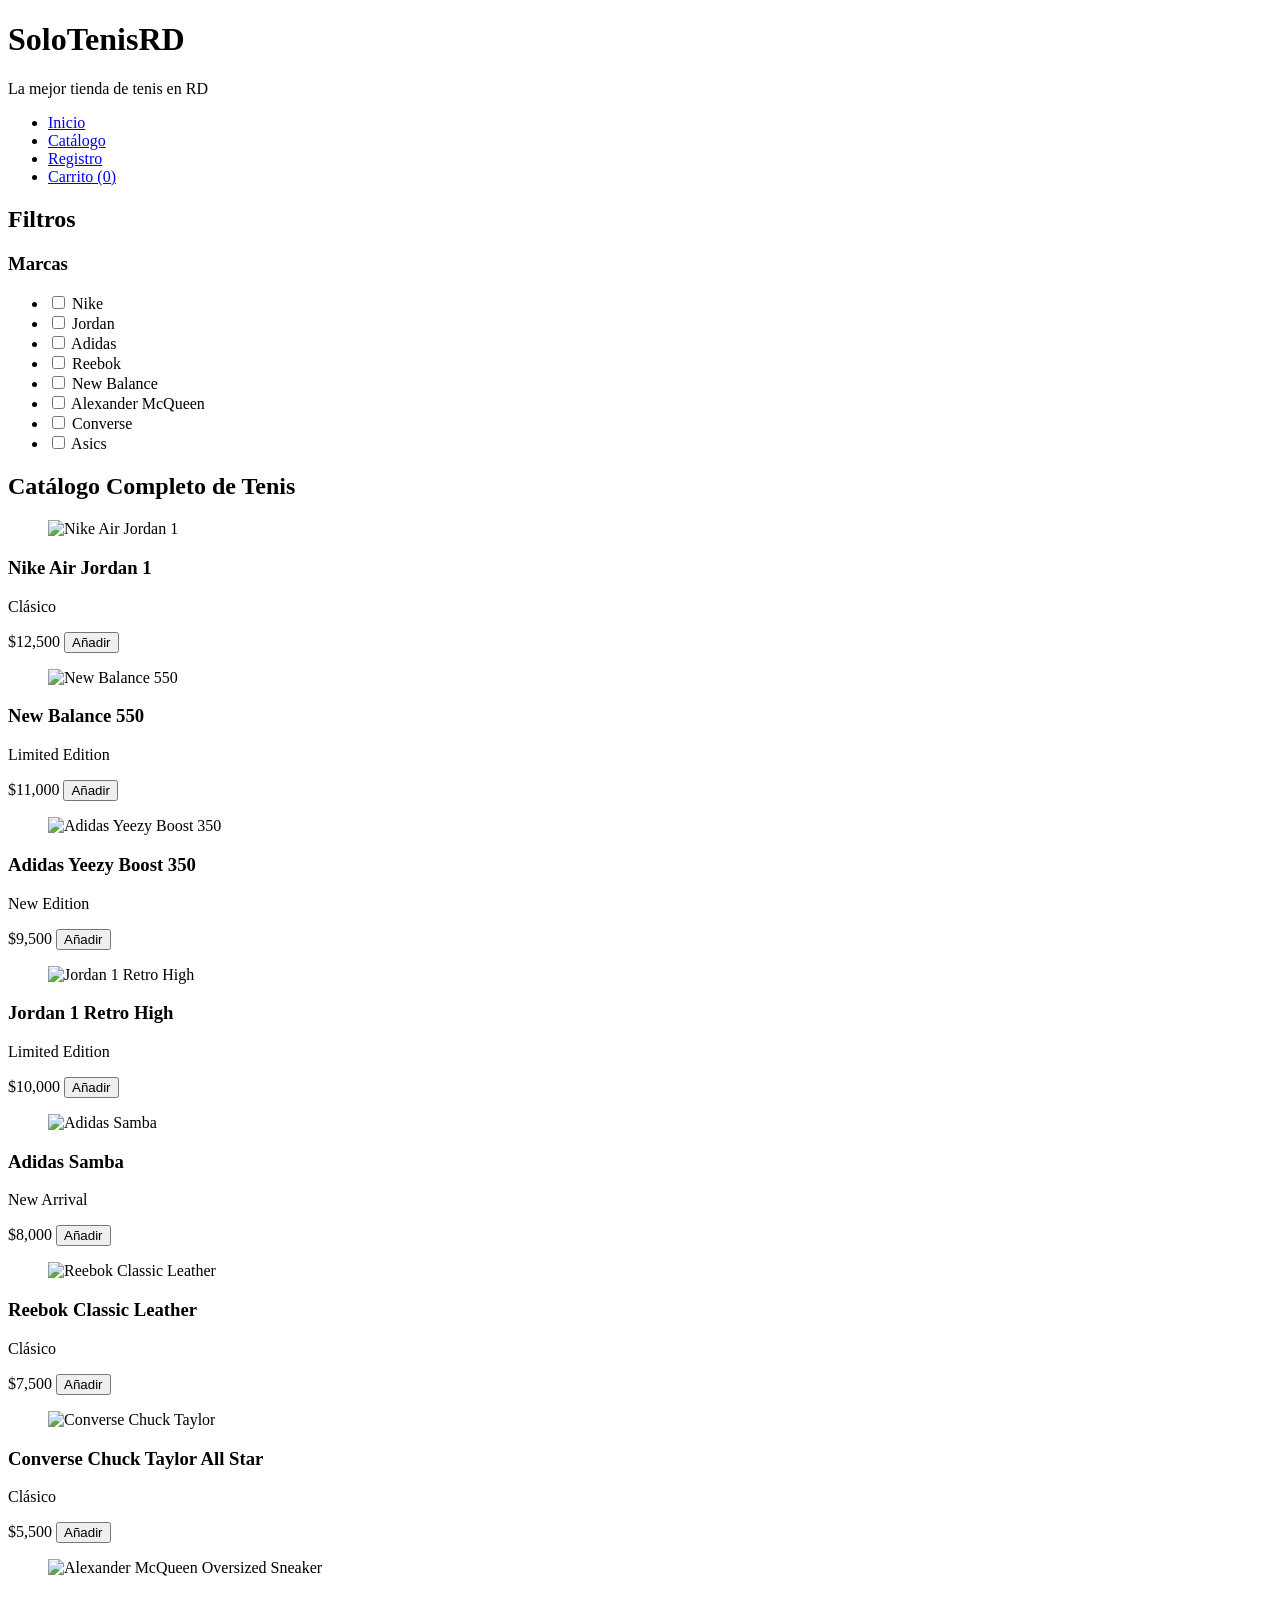
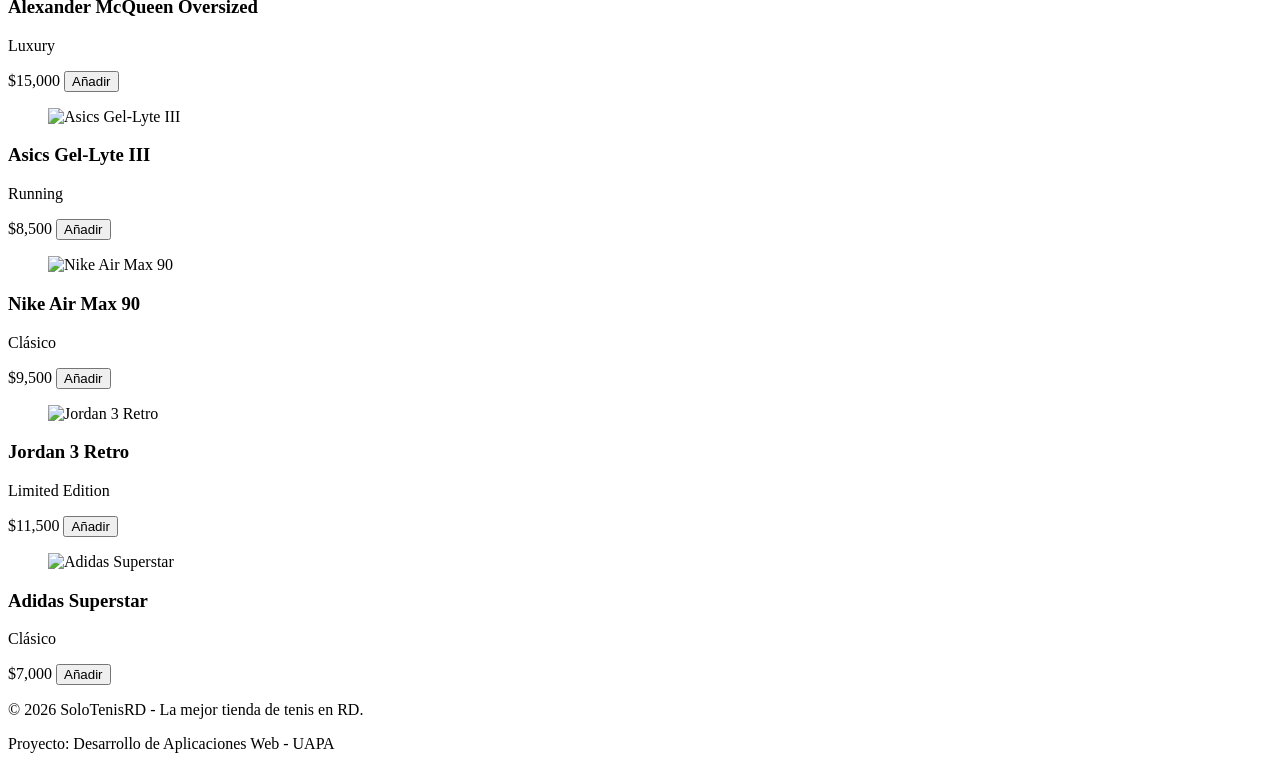
==== catalogo.html @ b6cd5e11 "Add files via upload" ====
<!DOCTYPE html>
<html lang="es">
<head>
    <meta charset="UTF-8">
    <meta name="viewport" content="width=device-width, initial-scale=1.0">
    <title>Catálogo | SoloTenisRD | Sneaker Store</title>
    <link rel="stylesheet" href="css/style.css">
</head>
<body>

    <header class="main-header">
        <h1 class="main-title">SoloTenis<span>RD</span></h1>
        <p class="main-slogan">La mejor tienda de tenis en RD</p>
        <nav class="main-nav">
            <ul>
                <li><a href="index.html">Inicio</a></li>
                <li><a href="catalogo.html" class="active">Catálogo</a></li>
                <li><a href="registro.html">Registro</a></li>
                <li><a href="#" class="cart-btn">Carrito (0)</a></li>
            </ul>
        </nav>
    </header>

    <main class="store-container">
        
        <aside class="filters-sidebar">
            <h2>Filtros</h2>
            <section class="filter-group">
                <h3>Marcas</h3>
                <ul>
                    <li><label><input type="checkbox"> Nike</label></li>
                    <li><label><input type="checkbox"> Jordan</label></li>
                    <li><label><input type="checkbox"> Adidas</label></li>
                    <li><label><input type="checkbox"> Reebok</label></li>
                    <li><label><input type="checkbox"> New Balance</label></li>
                    <li><label><input type="checkbox"> Alexander McQueen</label></li>
                    <li><label><input type="checkbox"> Converse</label></li>
                    <li><label><input type="checkbox"> Asics</label></li>
                </ul>
            </section>
        </aside>

        <section class="products-section">
            <h2>Catálogo Completo de Tenis</h2>
            
            <section class="products-grid">
                
                <!-- Nike -->
                <article class="product-card" data-brand="nike">
                    <figure>
                        <img src="https://images.unsplash.com/photo-1542291026-7eec264c27ff?w=500&auto=format&fit=crop&q=60" alt="Nike Air Jordan 1" class="product-img">
                    </figure>
                    <section class="product-info">
                        <h3>Nike Air Jordan 1</h3>
                        <p class="category">Clásico</p>
                        <p class="price-action">
                            <span class="price">$12,500</span>
                            <button type="button" class="add-btn">Añadir</button>
                        </p>
                    </section>
                </article>

                <!-- New Balance -->
                <article class="product-card" data-brand="new balance">
                    <figure>
                        <img src="https://images.unsplash.com/photo-1689830570678-956587526e75?w=500&auto=format&fit=crop&q=60" alt="New Balance 550" class="product-img">
                    </figure>
                    <section class="product-info">
                        <h3>New Balance 550</h3>
                        <p class="category">Limited Edition</p>
                        <p class="price-action">
                            <span class="price">$11,000</span>
                            <button type="button" class="add-btn">Añadir</button>
                        </p>
                    </section>
                </article>

                <!-- Adidas -->
                <article class="product-card" data-brand="adidas">
                    <figure>
                        <img src="https://images.unsplash.com/photo-1593005210597-5dcf41ed203d?w=500&auto=format&fit=crop&q=60" alt="Adidas Yeezy Boost 350" class="product-img">
                    </figure>
                    <section class="product-info">
                        <h3>Adidas Yeezy Boost 350</h3>
                        <p class="category">New Edition</p>
                        <p class="price-action">
                            <span class="price">$9,500</span>
                            <button type="button" class="add-btn">Añadir</button>
                        </p>
                    </section>
                </article>

                <!-- Jordan -->
                <article class="product-card" data-brand="jordan">
                    <figure>
                        <img src="https://images.unsplash.com/photo-1695697104675-429f5fcdede6?w=500&auto=format&fit=crop&q=60" alt="Jordan 1 Retro High" class="product-img">
                    </figure>
                    <section class="product-info">
                        <h3>Jordan 1 Retro High</h3>
                        <p class="category">Limited Edition</p>
                        <p class="price-action">
                            <span class="price">$10,000</span>
                            <button type="button" class="add-btn">Añadir</button>
                        </p>
                    </section>
                </article>

                <!-- Adidas Samba -->
                <article class="product-card" data-brand="adidas">
                    <figure>
                        <img src="https://images.unsplash.com/photo-1710504989595-604f59d1b140?w=500&auto=format&fit=crop&q=60" alt="Adidas Samba" class="product-img">
                    </figure>
                    <section class="product-info">
                        <h3>Adidas Samba</h3>
                        <p class="category">New Arrival</p>
                        <p class="price-action">
                            <span class="price">$8,000</span>
                            <button type="button" class="add-btn">Añadir</button>
                        </p>
                    </section>
                </article>

                <!-- Reebok -->
                <article class="product-card" data-brand="reebok">
                    <figure>
                        <img src="https://images.unsplash.com/photo-1542291026-7eec264c27ff?w=500&auto=format&fit=crop&q=60" alt="Reebok Classic Leather" class="product-img">
                    </figure>
                    <section class="product-info">
                        <h3>Reebok Classic Leather</h3>
                        <p class="category">Clásico</p>
                        <p class="price-action">
                            <span class="price">$7,500</span>
                            <button type="button" class="add-btn">Añadir</button>
                        </p>
                    </section>
                </article>

                <!-- Converse -->
                <article class="product-card" data-brand="converse">
                    <figure>
                        <img src="https://images.unsplash.com/photo-1503894671139-20d88e34e3e1?w=500&auto=format&fit=crop&q=60" alt="Converse Chuck Taylor" class="product-img">
                    </figure>
                    <section class="product-info">
                        <h3>Converse Chuck Taylor All Star</h3>
                        <p class="category">Clásico</p>
                        <p class="price-action">
                            <span class="price">$5,500</span>
                            <button type="button" class="add-btn">Añadir</button>
                        </p>
                    </section>
                </article>

                <!-- Alexander McQueen -->
                <article class="product-card" data-brand="alexander mcqueen">
                    <figure>
                        <img src="https://images.unsplash.com/photo-1549298916-b52a38c78288?w=500&auto=format&fit=crop&q=60" alt="Alexander McQueen Oversized Sneaker" class="product-img">
                    </figure>
                    <section class="product-info">
                        <h3>Alexander McQueen Oversized</h3>
                        <p class="category">Luxury</p>
                        <p class="price-action">
                            <span class="price">$15,000</span>
                            <button type="button" class="add-btn">Añadir</button>
                        </p>
                    </section>
                </article>

                <!-- Asics -->
                <article class="product-card" data-brand="asics">
                    <figure>
                        <img src="https://images.unsplash.com/photo-1542291026-7eec264c27ff?w=500&auto=format&fit=crop&q=60" alt="Asics Gel-Lyte III" class="product-img">
                    </figure>
                    <section class="product-info">
                        <h3>Asics Gel-Lyte III</h3>
                        <p class="category">Running</p>
                        <p class="price-action">
                            <span class="price">$8,500</span>
                            <button type="button" class="add-btn">Añadir</button>
                        </p>
                    </section>
                </article>

                <!-- Nike Air Max -->
                <article class="product-card" data-brand="nike">
                    <figure>
                        <img src="https://images.unsplash.com/photo-1542291026-7eec264c27ff?w=500&auto=format&fit=crop&q=60" alt="Nike Air Max 90" class="product-img">
                    </figure>
                    <section class="product-info">
                        <h3>Nike Air Max 90</h3>
                        <p class="category">Clásico</p>
                        <p class="price-action">
                            <span class="price">$9,500</span>
                            <button type="button" class="add-btn">Añadir</button>
                        </p>
                    </section>
                </article>

                <!-- Jordan 3 Retro -->
                <article class="product-card" data-brand="jordan">
                    <figure>
                        <img src="https://images.unsplash.com/photo-1542291026-7eec264c27ff?w=500&auto=format&fit=crop&q=60" alt="Jordan 3 Retro" class="product-img">
                    </figure>
                    <section class="product-info">
                        <h3>Jordan 3 Retro</h3>
                        <p class="category">Limited Edition</p>
                        <p class="price-action">
                            <span class="price">$11,500</span>
                            <button type="button" class="add-btn">Añadir</button>
                        </p>
                    </section>
                </article>

                <!-- Adidas Superstar -->
                <article class="product-card" data-brand="adidas">
                    <figure>
                        <img src="https://images.unsplash.com/photo-1542291026-7eec264c27ff?w=500&auto=format&fit=crop&q=60" alt="Adidas Superstar" class="product-img">
                    </figure>
                    <section class="product-info">
                        <h3>Adidas Superstar</h3>
                        <p class="category">Clásico</p>
                        <p class="price-action">
                            <span class="price">$7,000</span>
                            <button type="button" class="add-btn">Añadir</button>
                        </p>
                    </section>
                </article>

            </section>
        </section>

    </main>

    <footer class="main-footer">
        <p>&copy; 2026 SoloTenisRD - La mejor tienda de tenis en RD.</p>
        <p>Proyecto: Desarrollo de Aplicaciones Web - UAPA</p>
    </footer>

    <script src="js/script.js"></script>
</body>
</html>
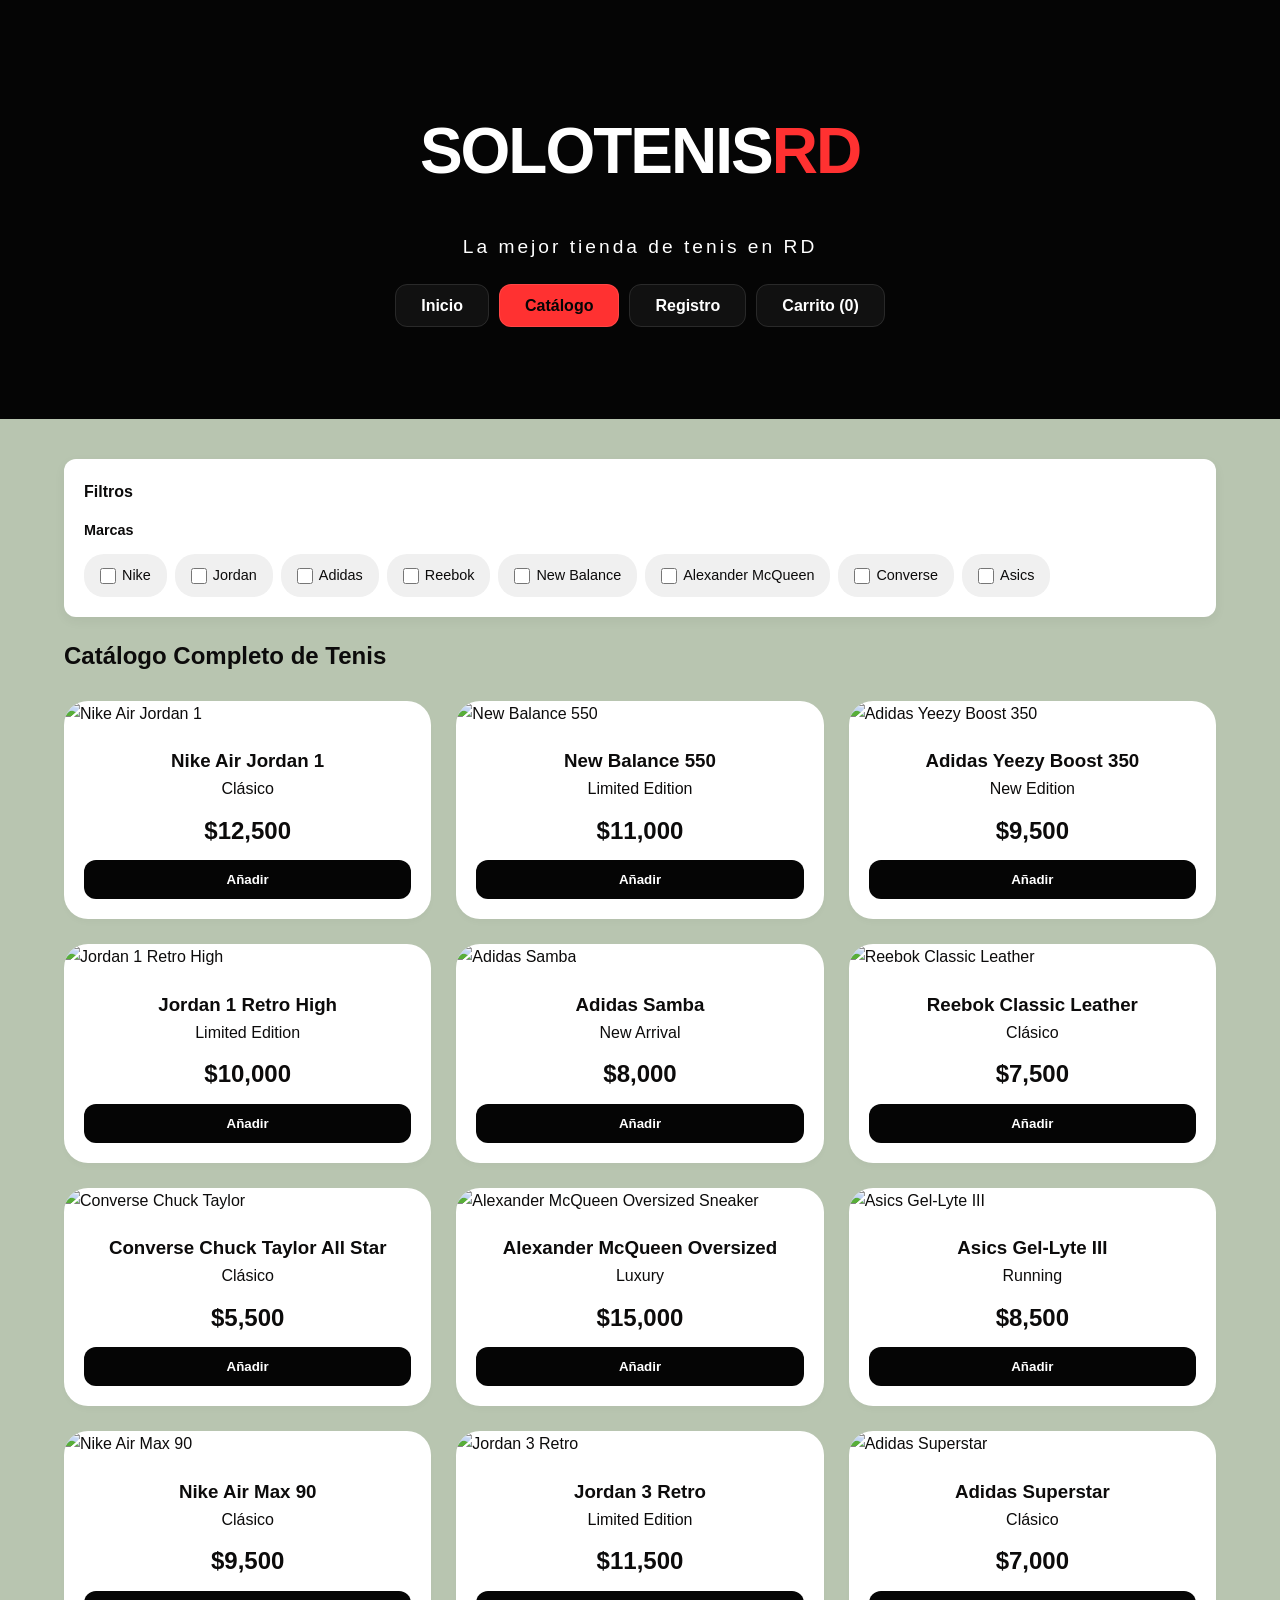
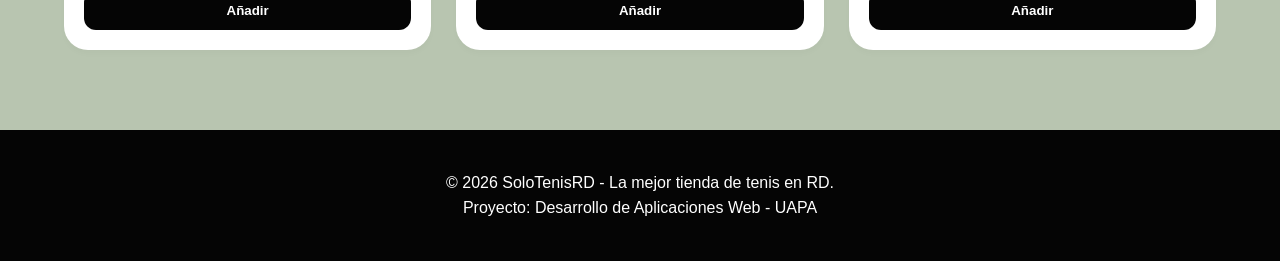
==== commit 1c2992eb: "Update stylesheet and script links in catalogo.html" ====
--- a/catalogo.html
+++ b/catalogo.html
@@ -4,7 +4,7 @@
     <meta charset="UTF-8">
     <meta name="viewport" content="width=device-width, initial-scale=1.0">
     <title>Catálogo | SoloTenisRD | Sneaker Store</title>
-    <link rel="stylesheet" href="css/style.css">
+    <link rel="stylesheet" href="style.css">
 </head>
 <body>
 
@@ -235,6 +235,6 @@
         <p>Proyecto: Desarrollo de Aplicaciones Web - UAPA</p>
     </footer>
 
-    <script src="js/script.js"></script>
+    <script src="script.js"></script>
 </body>
 </html>
--- a/style.css
+++ b/style.css
@@ -0,0 +1,377 @@
+:root {
+    --primario: #050505;    
+    --acento: #ff3131;      
+    --blanco: #ffffff;
+    --fondo: #b8c5b0;
+    --texto: #0c0b0b;
+}
+
+ * { box-sizing: border-box; margin: 0; padding: 0; }
+
+body {
+    font-family: 'fantasy', sans-serif ;
+    background-color: var(--fondo);
+    color: var(--texto);
+    line-height: 1.6;
+}
+
+
+.main-header {
+    background-color: var(--primario);
+    width: 100%;
+    padding: 60px 20px;
+    display: flex;
+    flex-direction: column;
+    align-items: center;
+    gap: 30px;
+    text-align: center;
+    padding: 100px 20px;
+   
+}
+.main-slogan {
+    font-family: 'Poppins', sans-serif ;
+    font-size: 1.2rem;
+    color: var(--blanco);
+    font-style: Poppins;
+    letter-spacing: 3px;
+    text-align: center;
+   
+}
+
+.main-header h1 {
+    font-size: 4rem; 
+    font-weight: 900;
+    color: var(--blanco);
+    text-transform: uppercase;
+    letter-spacing: -2px;
+}
+
+.main-header h1 span { color: var(--acento); }
+
+/* (Menú) */
+.main-nav ul {
+    display: flex;
+    gap: 10px;
+    flex-wrap: wrap;
+    justify-content: center;
+    list-style: none;
+}
+
+.main-nav a {
+    text-decoration: none;
+    color: var(--blanco);
+    padding: 12px 25px;
+    border-radius: 12px;
+    background: rgba(255, 255, 255, 0.05);
+    backdrop-filter: blur(8px);
+    border: 1px solid rgba(255, 255, 255, 0.1);
+    font-weight: 600;
+    transition: all 0.3s ease;
+}
+
+.main-nav a:hover, .main-nav a.active {
+    background: var(--acento);
+    color: var(--primario);
+    transform: translateY(-3px);
+}
+
+/* LAYOUT PRINCIPAL */
+.store-container {
+    display: grid;
+    grid-template-columns: 1fr;
+    gap: 20px;
+    padding: 40px 5%;
+    width: 100%;
+    max-width: 1400px;
+    margin: auto;
+}
+
+.filters-sidebar {
+    background: var(--blanco);
+    padding: 20px;
+    border-radius: 12px;
+    box-shadow: 0 4px 12px rgba(0,0,0,0.05);
+}
+
+.filters-sidebar h2 {
+    font-size: 1rem;
+    margin-bottom: 15px;
+    color: var(--texto);
+}
+
+.filter-group h3 {
+    font-size: 0.9rem;
+    color: var(--texto);
+    margin-bottom: 12px;
+}
+
+.filter-group ul {
+    display: flex;
+    flex-wrap: wrap;
+    gap: 8px;
+    list-style: none;
+}
+
+.filter-group li {
+    margin: 0;
+}
+
+.filter-group label {
+    display: inline-flex;
+    align-items: center;
+    gap: 6px;
+    padding: 8px 14px;
+    background: #f0f0f0;
+    border-radius: 20px;
+    cursor: pointer;
+    font-size: 0.9rem;
+    transition: all 0.3s ease;
+    border: 2px solid transparent;
+}
+
+.filter-group label:hover {
+    background: #e0e0e0;
+}
+
+.filter-group input[type="checkbox"] {
+    width: 16px;
+    height: 16px;
+    cursor: pointer;
+    accent-color: var(--acento);
+}
+
+.filter-group input[type="checkbox"]:checked + label,
+.filter-group label:has(input[type="checkbox"]:checked) {
+    background: var(--acento);
+    color: white;
+    border-color: var(--acento);
+}
+
+.products-section {
+    width: 100%;
+}
+
+.products-section h2 {
+    margin-bottom: 25px;
+    color: var(--texto);
+}
+.products-grid {
+    display: grid;
+    grid-template-columns: repeat(auto-fill, minmax(280px, 1fr));
+    gap: 25px;
+}
+
+.product-card {
+    background: var(--blanco);
+    border-radius: 24px;
+    overflow: hidden;
+    transition: 0.4s;
+    box-shadow: 0 4px 6px rgba(0,0,0,0.02);
+}
+
+.product-card:hover {
+    transform: translateY(-10px);
+    box-shadow: 0 20px 30px rgba(0,0,0,0.08);
+}
+
+.product-img-wrapper {
+    height: 250px;
+    overflow: hidden;
+    background: #f8fafc;
+}
+
+.product-img {
+    width: 100%;
+    height: 100%;
+    object-fit: cover; 
+    transition: 0.5s;
+}
+
+.product-card:hover .product-img { transform: scale(1.1); }
+
+.product-info { padding: 20px; text-align: center; }
+
+.price {
+    display: block;
+    font-size: 1.5rem;
+    font-weight: 800;
+    margin: 10px 0;
+}
+
+.add-btn {
+    width: 100%;
+    background: var(--primario);
+    color: white;
+    border: none;
+    padding: 12px;
+    border-radius: 12px;
+    font-weight: 700;
+    cursor: pointer;
+    transition: 0.3s;
+}
+
+
+.add-btn:hover { background: var(--acento); color: var(--primario); }
+
+.main-footer { text-align: center; padding: 40px; background: var(--primario); color: white; margin-top: 40px; }
+
+/* ESTILO DEL FORMULARIO DE REGISTRO */
+
+:root {
+    --fondo-card: #ffffff;
+    --input-bg: #faf0ed;
+    --borde: #b8b0b0;
+}
+
+.registration-main {
+    display: flex;
+    justify-content: center;
+    padding: 50px 0;
+    background-color: var(--fondo); 
+}
+
+.form-card {
+    background: var(--fondo-card);
+    padding: 25px;
+    border-radius: 12px;
+    box-shadow: 0 10px 30px rgba(252, 252, 252, 0.5);
+    width: 100%;
+    max-width: 430px;
+    border: 1px solid rgba(0, 0, 0, 0.05);
+}
+
+.form-header {
+    border-bottom: 1px solid var(--borde);
+    margin-bottom: 20px;
+    padding-bottom: 10px;
+    position: relative;
+}
+
+.form-header h2 {
+    color: var(--negro);
+    font-size: 1.8rem;
+}
+
+.form-header p {
+    color: #888;
+    font-size: 0.9rem;
+}
+
+.back-btn {
+    background: transparent;
+    border: none;
+    color: var(--acento);
+    font-size: 1rem;
+    font-weight: 700;
+    cursor: pointer;
+    margin-bottom: 15px;
+    display: block;
+    transition: 0.3s;
+}
+
+.back-btn:hover {
+    color: var(--primario);
+    transform: translateX(-5px);
+}
+
+/* Manejo de filas  */
+.row-group {
+    display: flex;
+    gap: 12px;
+    margin-bottom: 12px;
+    border: none;
+    padding: 0;
+}
+
+input[type="text"], 
+input[type="email"], 
+input[type="password"], 
+input[type="tel"], 
+select {
+    width: 100%;
+    padding: 12px;
+    background: var(--input-bg);
+    border: 1px solid var(--borde);
+    border-radius: 6px;
+    color: var(--negro);
+    font-family: 'Poppins', sans-serif;
+}
+
+input:focus {
+    border-color: var(--acento); 
+    outline: none;
+}
+
+.field-label {
+    display: block;
+    text-align: left;
+    font-size: 0.8rem;
+    color: #666;
+    margin: 15px 0 5px;
+}
+
+.gender-container {
+    display: flex;
+    gap: 10px;
+    margin-bottom: 20px;
+}
+
+.gender-option {
+    flex: 1;
+    border: 1px solid var(--borde);
+    padding: 10px;
+    border-radius: 6px;
+    color: var(--negro);
+    display: flex;
+    justify-content: space-between;
+    align-items: center;
+    cursor: pointer;
+}
+
+.btn-signup {
+    background: var(--acento); 
+    color: white;
+    width: 100%;
+    padding: 15px;
+    border: none;
+    border-radius: 8px;
+    font-weight: bold;
+    text-transform: uppercase;
+    cursor: pointer;
+    transition: 0.3s;
+}
+
+.btn-signup:hover {
+    box-shadow: 0 0 20px var(--acento);
+    transform: translateY(-2px);
+}
+
+/* MEDIA QUERIES PARA QUE SEA RESPONSIVE */
+@media (max-width: 768px) {
+    .store-container {
+        padding: 20px 2%;
+    }
+
+    .filters-sidebar {
+        padding: 15px;
+    }
+
+    .filter-group ul {
+        gap: 6px;
+    }
+
+    .filter-group label {
+        padding: 6px 12px;
+        font-size: 0.85rem;
+    }
+
+    .main-nav ul {
+        flex-direction: column;
+        align-items: center;
+        gap: 10px;
+    }
+
+    .main-header {
+        padding: 40px 15px;
+    }
+}
